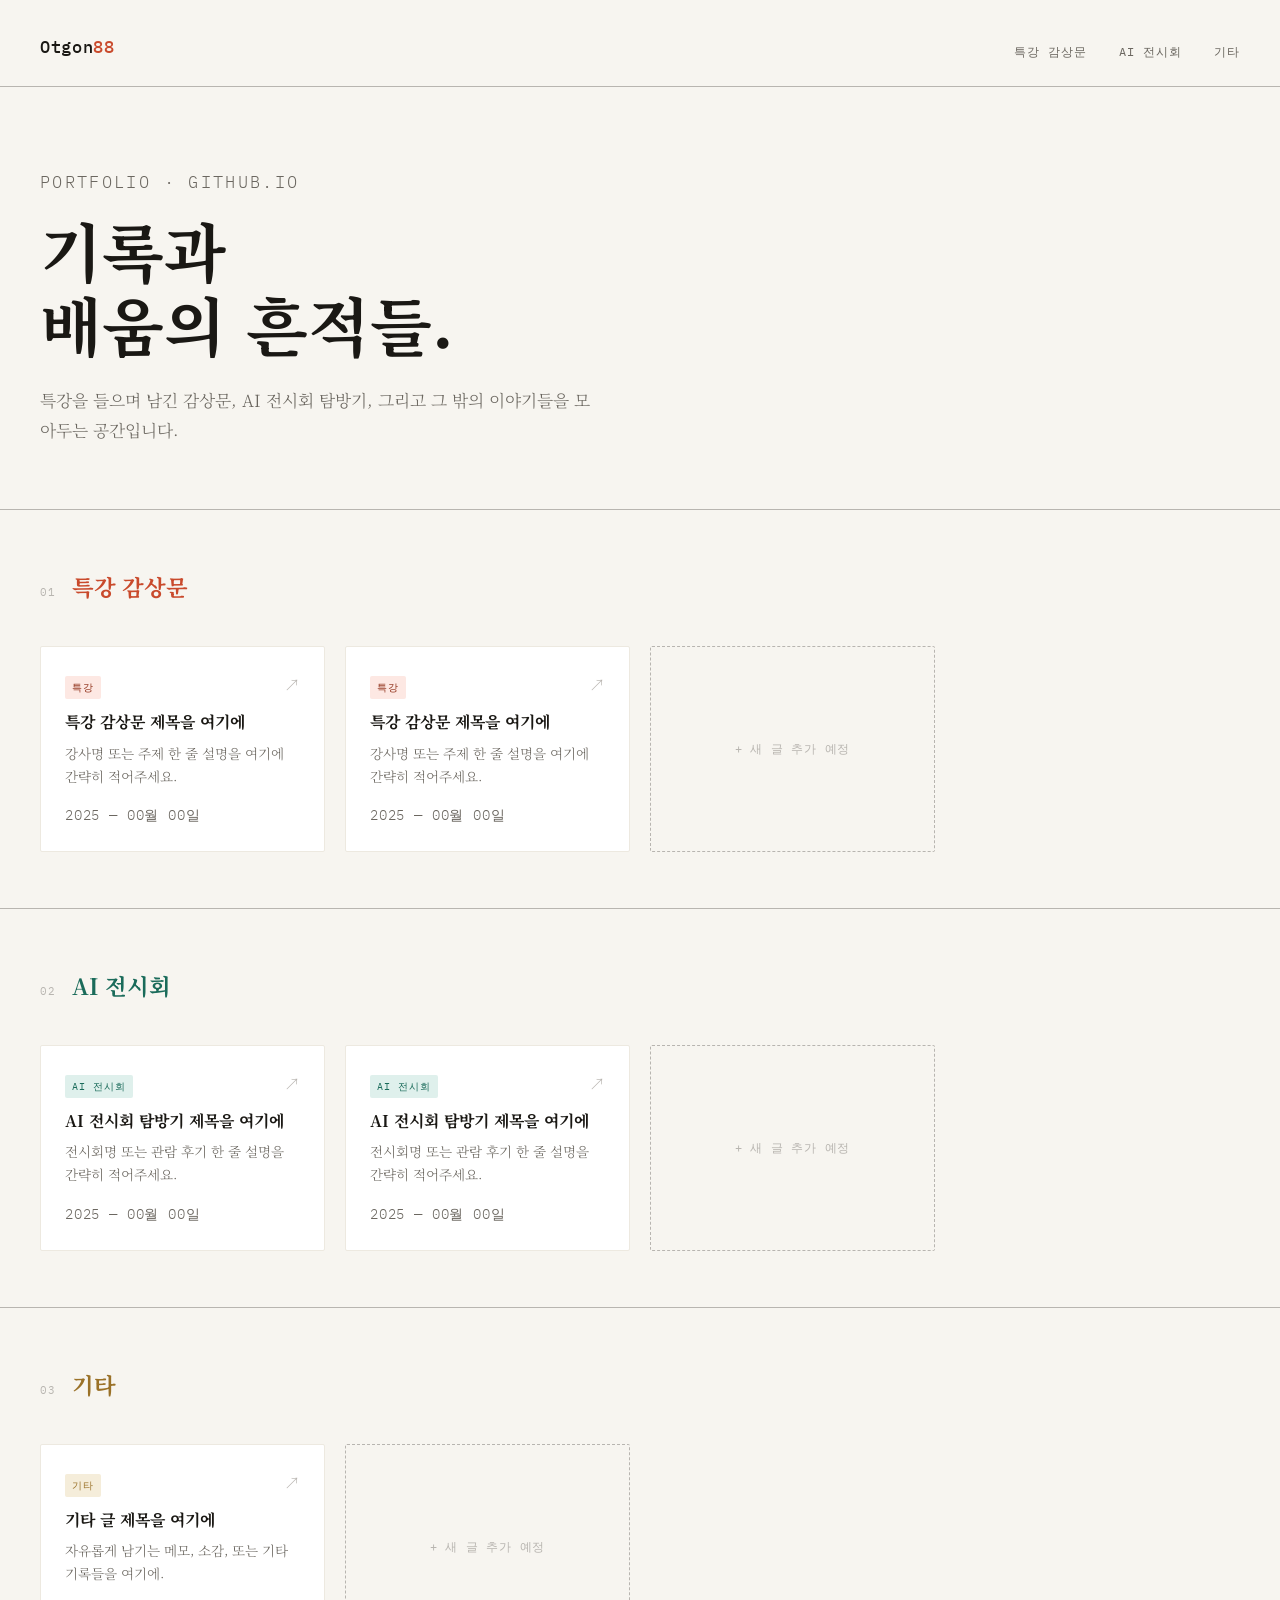
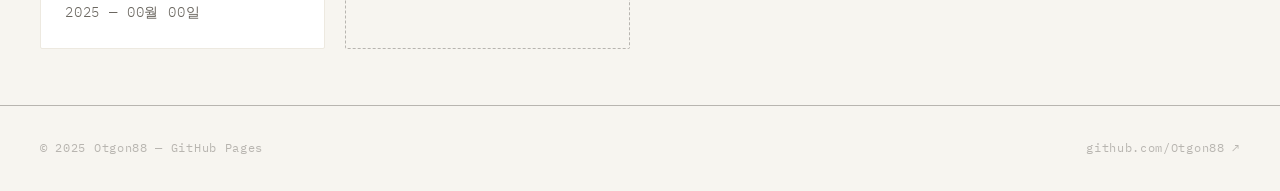
==== index.html @ 6cd1da60 "Add files via upload" ====
<!DOCTYPE html>
<html lang="ko">
<head>
  <meta charset="UTF-8" />
  <meta name="viewport" content="width=device-width, initial-scale=1.0"/>
  <title>Otgon88 | Portfolio</title>
  <link rel="preconnect" href="https://fonts.googleapis.com">
  <link href="https://fonts.googleapis.com/css2?family=Noto+Serif+KR:wght@300;400;700&family=IBM+Plex+Mono:wght@400;500&display=swap" rel="stylesheet">
  <style>
    *, *::before, *::after { box-sizing: border-box; margin: 0; padding: 0; }

    :root {
      --ink: #1a1814;
      --ink-muted: #6b6760;
      --ink-faint: #b8b5b0;
      --paper: #f7f5f0;
      --paper-warm: #ede9e0;
      --accent: #c94a2c;
      --accent-dark: #8f2f18;
      --teal: #1a6b5a;
      --gold: #9a7128;
      --serif: 'Noto Serif KR', Georgia, serif;
      --mono: 'IBM Plex Mono', monospace;
    }

    html { scroll-behavior: smooth; }

    body {
      font-family: var(--serif);
      background: var(--paper);
      color: var(--ink);
      line-height: 1.8;
    }

    /* ── HEADER ── */
    header {
      border-bottom: 1px solid var(--ink-faint);
      padding: 2rem 2.5rem 1.5rem;
      display: flex;
      justify-content: space-between;
      align-items: flex-end;
      position: sticky;
      top: 0;
      background: var(--paper);
      z-index: 100;
    }

    .logo {
      font-family: var(--mono);
      font-size: 1.05rem;
      font-weight: 500;
      letter-spacing: 0.04em;
      color: var(--ink);
      text-decoration: none;
    }

    .logo span { color: var(--accent); }

    nav { display: flex; gap: 2rem; align-items: center; }
    nav a {
      font-family: var(--mono);
      font-size: 0.78rem;
      letter-spacing: 0.08em;
      color: var(--ink-muted);
      text-decoration: none;
      transition: color 0.2s;
    }
    nav a:hover { color: var(--ink); }

    /* ── HERO ── */
    .hero {
      padding: 5rem 2.5rem 4rem;
      max-width: 900px;
    }

    .hero-eyebrow {
      font-family: var(--mono);
      font-size: 0.72rem;
      letter-spacing: 0.14em;
      color: var(--accent);
      text-transform: uppercase;
      margin-bottom: 1rem;
    }

    .hero h1 {
      font-size: clamp(2.4rem, 5vw, 4rem);
      font-weight: 700;
      line-height: 1.15;
      color: var(--ink);
      margin-bottom: 1.5rem;
    }

    .hero p {
      font-size: 1.05rem;
      color: var(--ink-muted);
      max-width: 560px;
      font-weight: 300;
    }

    /* ── SECTION ── */
    .section {
      padding: 3.5rem 2.5rem;
      border-top: 1px solid var(--ink-faint);
    }

    .section-header {
      display: flex;
      align-items: baseline;
      gap: 1rem;
      margin-bottom: 2.5rem;
    }

    .section-num {
      font-family: var(--mono);
      font-size: 0.7rem;
      color: var(--ink-faint);
      letter-spacing: 0.08em;
    }

    .section-title {
      font-size: 1.4rem;
      font-weight: 700;
      letter-spacing: -0.01em;
    }

    .section-title.accent-red { color: var(--accent); }
    .section-title.accent-teal { color: var(--teal); }
    .section-title.accent-gold { color: var(--gold); }

    /* ── CARDS GRID ── */
    .cards {
      display: grid;
      grid-template-columns: repeat(auto-fill, minmax(280px, 1fr));
      gap: 1.25rem;
    }

    .card {
      background: #fff;
      border: 1px solid var(--paper-warm);
      border-radius: 2px;
      padding: 1.5rem;
      position: relative;
      transition: border-color 0.2s, transform 0.2s;
      cursor: pointer;
      text-decoration: none;
      color: inherit;
      display: block;
    }

    .card:hover {
      border-color: var(--ink-faint);
      transform: translateY(-2px);
    }

    .card-tag {
      font-family: var(--mono);
      font-size: 0.65rem;
      letter-spacing: 0.1em;
      text-transform: uppercase;
      margin-bottom: 0.75rem;
      display: inline-block;
      padding: 2px 7px;
      border-radius: 2px;
    }

    .tag-red { background: #fde8e3; color: var(--accent-dark); }
    .tag-teal { background: #dff0ec; color: var(--teal); }
    .tag-gold { background: #f5edda; color: var(--gold); }

    .card h3 {
      font-size: 1rem;
      font-weight: 700;
      margin-bottom: 0.5rem;
      line-height: 1.4;
    }

    .card p {
      font-size: 0.85rem;
      color: var(--ink-muted);
      font-weight: 300;
      line-height: 1.7;
    }

    .card-date {
      font-family: var(--mono);
      font-size: 0.65rem;
      color: var(--ink-faint);
      margin-top: 1rem;
      letter-spacing: 0.06em;
    }

    .card-arrow {
      position: absolute;
      top: 1.5rem;
      right: 1.5rem;
      font-size: 1rem;
      color: var(--ink-faint);
      transition: color 0.2s, transform 0.2s;
    }
    .card:hover .card-arrow { color: var(--ink); transform: translate(2px, -2px); }

    /* ── ADD CARD ── */
    .card-add {
      background: transparent;
      border: 1px dashed var(--ink-faint);
      display: flex;
      align-items: center;
      justify-content: center;
      min-height: 140px;
      gap: 0.5rem;
      color: var(--ink-faint);
      font-family: var(--mono);
      font-size: 0.75rem;
      letter-spacing: 0.06em;
      cursor: default;
      border-radius: 2px;
    }

    /* ── FOOTER ── */
    footer {
      border-top: 1px solid var(--ink-faint);
      padding: 2rem 2.5rem;
      display: flex;
      justify-content: space-between;
      align-items: center;
      font-family: var(--mono);
      font-size: 0.72rem;
      color: var(--ink-faint);
      letter-spacing: 0.06em;
    }

    footer a { color: var(--ink-faint); text-decoration: none; }
    footer a:hover { color: var(--ink-muted); }

    /* ── RESPONSIVE ── */
    @media (max-width: 640px) {
      header { padding: 1.2rem 1.25rem 1rem; }
      nav { gap: 1rem; }
      .hero { padding: 3rem 1.25rem 2.5rem; }
      .section { padding: 2.5rem 1.25rem; }
      footer { flex-direction: column; gap: 0.5rem; text-align: center; }
    }
  </style>
</head>
<body>

  <!-- HEADER -->
  <header>
    <a href="#" class="logo">Otgon<span>88</span></a>
    <nav>
      <a href="#lecture">특강 감상문</a>
      <a href="#ai-expo">AI 전시회</a>
      <a href="#etc">기타</a>
    </nav>
  </header>

  <!-- HERO -->
  <div class="hero">
    <p class="hero-eyebrow">Portfolio · github.io</p>
    <h1>기록과<br>배움의 흔적들.</h1>
    <p>특강을 들으며 남긴 감상문, AI 전시회 탐방기, 그리고 그 밖의 이야기들을 모아두는 공간입니다.</p>
  </div>

  <!-- SECTION 01 · 특강 감상문 -->
  <section class="section" id="lecture">
    <div class="section-header">
      <span class="section-num">01</span>
      <h2 class="section-title accent-red">특강 감상문</h2>
    </div>
    <div class="cards">

      <a href="lecture/lecture-01.html" class="card">
        <span class="card-arrow">↗</span>
        <span class="card-tag tag-red">특강</span>
        <h3>특강 감상문 제목을 여기에</h3>
        <p>강사명 또는 주제 한 줄 설명을 여기에 간략히 적어주세요.</p>
        <p class="card-date">2025 — 00월 00일</p>
      </a>

      <a href="lecture/lecture-02.html" class="card">
        <span class="card-arrow">↗</span>
        <span class="card-tag tag-red">특강</span>
        <h3>특강 감상문 제목을 여기에</h3>
        <p>강사명 또는 주제 한 줄 설명을 여기에 간략히 적어주세요.</p>
        <p class="card-date">2025 — 00월 00일</p>
      </a>

      <div class="card card-add">+ 새 글 추가 예정</div>
    </div>
  </section>

  <!-- SECTION 02 · AI 전시회 -->
  <section class="section" id="ai-expo">
    <div class="section-header">
      <span class="section-num">02</span>
      <h2 class="section-title accent-teal">AI 전시회</h2>
    </div>
    <div class="cards">

      <a href="ai-expo/expo-01.html" class="card">
        <span class="card-arrow">↗</span>
        <span class="card-tag tag-teal">AI 전시회</span>
        <h3>AI 전시회 탐방기 제목을 여기에</h3>
        <p>전시회명 또는 관람 후기 한 줄 설명을 간략히 적어주세요.</p>
        <p class="card-date">2025 — 00월 00일</p>
      </a>

      <a href="ai-expo/expo-02.html" class="card">
        <span class="card-arrow">↗</span>
        <span class="card-tag tag-teal">AI 전시회</span>
        <h3>AI 전시회 탐방기 제목을 여기에</h3>
        <p>전시회명 또는 관람 후기 한 줄 설명을 간략히 적어주세요.</p>
        <p class="card-date">2025 — 00월 00일</p>
      </a>

      <div class="card card-add">+ 새 글 추가 예정</div>
    </div>
  </section>

  <!-- SECTION 03 · 기타 -->
  <section class="section" id="etc">
    <div class="section-header">
      <span class="section-num">03</span>
      <h2 class="section-title accent-gold">기타</h2>
    </div>
    <div class="cards">

      <a href="etc/etc-01.html" class="card">
        <span class="card-arrow">↗</span>
        <span class="card-tag tag-gold">기타</span>
        <h3>기타 글 제목을 여기에</h3>
        <p>자유롭게 남기는 메모, 소감, 또는 기타 기록들을 여기에.</p>
        <p class="card-date">2025 — 00월 00일</p>
      </a>

      <div class="card card-add">+ 새 글 추가 예정</div>
    </div>
  </section>

  <!-- FOOTER -->
  <footer>
    <span>© 2025 Otgon88 — GitHub Pages</span>
    <a href="https://github.com/Otgon88" target="_blank">github.com/Otgon88 ↗</a>
  </footer>

</body>
</html>
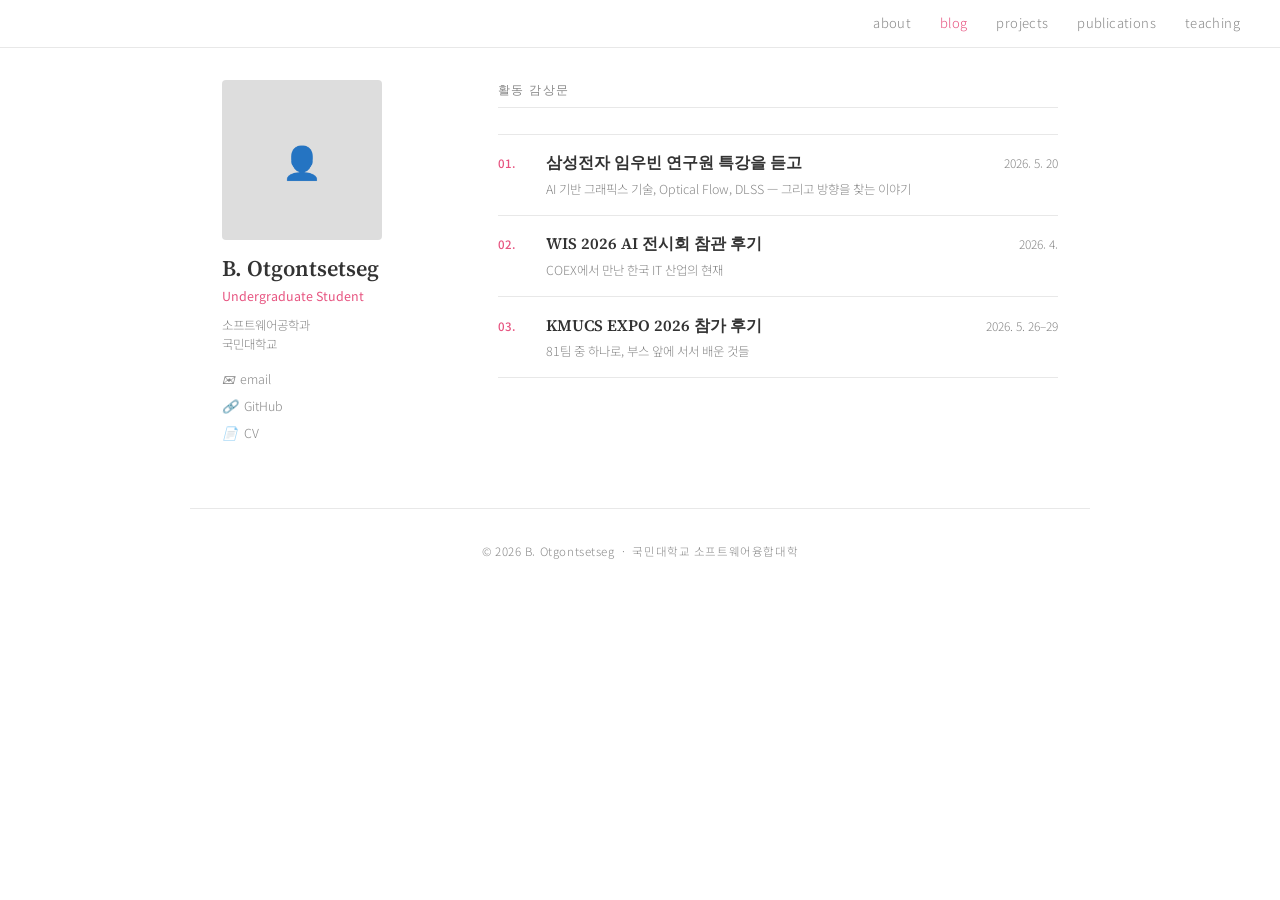
==== commit 02259a2a: "Add files via upload" ====
--- a/index.html
+++ b/index.html
@@ -1,347 +1,91 @@
 <!DOCTYPE html>
 <html lang="ko">
 <head>
-  <meta charset="UTF-8" />
-  <meta name="viewport" content="width=device-width, initial-scale=1.0"/>
-  <title>Otgon88 | Portfolio</title>
-  <link rel="preconnect" href="https://fonts.googleapis.com">
-  <link href="https://fonts.googleapis.com/css2?family=Noto+Serif+KR:wght@300;400;700&family=IBM+Plex+Mono:wght@400;500&display=swap" rel="stylesheet">
-  <style>
-    *, *::before, *::after { box-sizing: border-box; margin: 0; padding: 0; }
-
-    :root {
-      --ink: #1a1814;
-      --ink-muted: #6b6760;
-      --ink-faint: #b8b5b0;
-      --paper: #f7f5f0;
-      --paper-warm: #ede9e0;
-      --accent: #c94a2c;
-      --accent-dark: #8f2f18;
-      --teal: #1a6b5a;
-      --gold: #9a7128;
-      --serif: 'Noto Serif KR', Georgia, serif;
-      --mono: 'IBM Plex Mono', monospace;
-    }
-
-    html { scroll-behavior: smooth; }
-
-    body {
-      font-family: var(--serif);
-      background: var(--paper);
-      color: var(--ink);
-      line-height: 1.8;
-    }
-
-    /* ── HEADER ── */
-    header {
-      border-bottom: 1px solid var(--ink-faint);
-      padding: 2rem 2.5rem 1.5rem;
-      display: flex;
-      justify-content: space-between;
-      align-items: flex-end;
-      position: sticky;
-      top: 0;
-      background: var(--paper);
-      z-index: 100;
-    }
-
-    .logo {
-      font-family: var(--mono);
-      font-size: 1.05rem;
-      font-weight: 500;
-      letter-spacing: 0.04em;
-      color: var(--ink);
-      text-decoration: none;
-    }
-
-    .logo span { color: var(--accent); }
-
-    nav { display: flex; gap: 2rem; align-items: center; }
-    nav a {
-      font-family: var(--mono);
-      font-size: 0.78rem;
-      letter-spacing: 0.08em;
-      color: var(--ink-muted);
-      text-decoration: none;
-      transition: color 0.2s;
-    }
-    nav a:hover { color: var(--ink); }
-
-    /* ── HERO ── */
-    .hero {
-      padding: 5rem 2.5rem 4rem;
-      max-width: 900px;
-    }
-
-    .hero-eyebrow {
-      font-family: var(--mono);
-      font-size: 0.72rem;
-      letter-spacing: 0.14em;
-      color: var(--accent);
-      text-transform: uppercase;
-      margin-bottom: 1rem;
-    }
-
-    .hero h1 {
-      font-size: clamp(2.4rem, 5vw, 4rem);
-      font-weight: 700;
-      line-height: 1.15;
-      color: var(--ink);
-      margin-bottom: 1.5rem;
-    }
-
-    .hero p {
-      font-size: 1.05rem;
-      color: var(--ink-muted);
-      max-width: 560px;
-      font-weight: 300;
-    }
-
-    /* ── SECTION ── */
-    .section {
-      padding: 3.5rem 2.5rem;
-      border-top: 1px solid var(--ink-faint);
-    }
-
-    .section-header {
-      display: flex;
-      align-items: baseline;
-      gap: 1rem;
-      margin-bottom: 2.5rem;
-    }
-
-    .section-num {
-      font-family: var(--mono);
-      font-size: 0.7rem;
-      color: var(--ink-faint);
-      letter-spacing: 0.08em;
-    }
-
-    .section-title {
-      font-size: 1.4rem;
-      font-weight: 700;
-      letter-spacing: -0.01em;
-    }
-
-    .section-title.accent-red { color: var(--accent); }
-    .section-title.accent-teal { color: var(--teal); }
-    .section-title.accent-gold { color: var(--gold); }
-
-    /* ── CARDS GRID ── */
-    .cards {
-      display: grid;
-      grid-template-columns: repeat(auto-fill, minmax(280px, 1fr));
-      gap: 1.25rem;
-    }
-
-    .card {
-      background: #fff;
-      border: 1px solid var(--paper-warm);
-      border-radius: 2px;
-      padding: 1.5rem;
-      position: relative;
-      transition: border-color 0.2s, transform 0.2s;
-      cursor: pointer;
-      text-decoration: none;
-      color: inherit;
-      display: block;
-    }
-
-    .card:hover {
-      border-color: var(--ink-faint);
-      transform: translateY(-2px);
-    }
-
-    .card-tag {
-      font-family: var(--mono);
-      font-size: 0.65rem;
-      letter-spacing: 0.1em;
-      text-transform: uppercase;
-      margin-bottom: 0.75rem;
-      display: inline-block;
-      padding: 2px 7px;
-      border-radius: 2px;
-    }
-
-    .tag-red { background: #fde8e3; color: var(--accent-dark); }
-    .tag-teal { background: #dff0ec; color: var(--teal); }
-    .tag-gold { background: #f5edda; color: var(--gold); }
-
-    .card h3 {
-      font-size: 1rem;
-      font-weight: 700;
-      margin-bottom: 0.5rem;
-      line-height: 1.4;
-    }
-
-    .card p {
-      font-size: 0.85rem;
-      color: var(--ink-muted);
-      font-weight: 300;
-      line-height: 1.7;
-    }
-
-    .card-date {
-      font-family: var(--mono);
-      font-size: 0.65rem;
-      color: var(--ink-faint);
-      margin-top: 1rem;
-      letter-spacing: 0.06em;
-    }
-
-    .card-arrow {
-      position: absolute;
-      top: 1.5rem;
-      right: 1.5rem;
-      font-size: 1rem;
-      color: var(--ink-faint);
-      transition: color 0.2s, transform 0.2s;
-    }
-    .card:hover .card-arrow { color: var(--ink); transform: translate(2px, -2px); }
-
-    /* ── ADD CARD ── */
-    .card-add {
-      background: transparent;
-      border: 1px dashed var(--ink-faint);
-      display: flex;
-      align-items: center;
-      justify-content: center;
-      min-height: 140px;
-      gap: 0.5rem;
-      color: var(--ink-faint);
-      font-family: var(--mono);
-      font-size: 0.75rem;
-      letter-spacing: 0.06em;
-      cursor: default;
-      border-radius: 2px;
-    }
-
-    /* ── FOOTER ── */
-    footer {
-      border-top: 1px solid var(--ink-faint);
-      padding: 2rem 2.5rem;
-      display: flex;
-      justify-content: space-between;
-      align-items: center;
-      font-family: var(--mono);
-      font-size: 0.72rem;
-      color: var(--ink-faint);
-      letter-spacing: 0.06em;
-    }
-
-    footer a { color: var(--ink-faint); text-decoration: none; }
-    footer a:hover { color: var(--ink-muted); }
-
-    /* ── RESPONSIVE ── */
-    @media (max-width: 640px) {
-      header { padding: 1.2rem 1.25rem 1rem; }
-      nav { gap: 1rem; }
-      .hero { padding: 3rem 1.25rem 2.5rem; }
-      .section { padding: 2.5rem 1.25rem; }
-      footer { flex-direction: column; gap: 0.5rem; text-align: center; }
-    }
-  </style>
+<meta charset="UTF-8">
+<meta name="viewport" content="width=device-width, initial-scale=1.0">
+<title>B. Otgontsetseg</title>
+<link href="https://fonts.googleapis.com/css2?family=Noto+Sans+KR:wght@300;400;500&family=Source+Serif+4:ital,wght@0,300;0,400;0,600;1,400&display=swap" rel="stylesheet">
+<link rel="stylesheet" href="_base.css">
+<style>
+/* INDEX-ONLY styles */
+.post-list { list-style: none; }
+.post-item {
+  display: flex;
+  justify-content: space-between;
+  align-items: baseline;
+  padding: 0.9rem 0;
+  border-bottom: 1px solid var(--border);
+  gap: 1rem;
+}
+.post-item:first-child { border-top: 1px solid var(--border); }
+.post-num { font-size: 0.72rem; color: var(--pink); font-weight: 500; min-width: 2rem; }
+.post-title-wrap { flex: 1; }
+.post-title-wrap a {
+  font-family: 'Source Serif 4', serif;
+  font-size: 1rem;
+  font-weight: 600;
+  color: var(--text);
+  text-decoration: none;
+  line-height: 1.35;
+}
+.post-title-wrap a:hover { color: var(--pink); }
+.post-desc { font-size: 0.78rem; color: var(--muted); margin-top: 0.2rem; }
+.post-date { font-size: 0.74rem; color: var(--muted); white-space: nowrap; }
+</style>
 </head>
 <body>
+<nav>
+  <a href="index.html">about</a>
+  <a href="index.html" class="active">blog</a>
+  <a href="#">projects</a>
+  <a href="#">publications</a>
+  <a href="#">teaching</a>
+</nav>
 
-  <!-- HEADER -->
-  <header>
-    <a href="#" class="logo">Otgon<span>88</span></a>
-    <nav>
-      <a href="#lecture">특강 감상문</a>
-      <a href="#ai-expo">AI 전시회</a>
-      <a href="#etc">기타</a>
-    </nav>
-  </header>
+<div class="page-wrap">
+  <aside class="sidebar">
+    <div class="profile-img"><span style="color:#bbb;font-size:2rem;">👤</span></div>
+    <p class="profile-name">B. Otgontsetseg</p>
+    <p class="profile-sub">Undergraduate Student</p>
+    <p class="profile-affil">소프트웨어공학과<br>국민대학교</p>
+    <div class="sidebar-links">
+      <a href="mailto:"><i>✉</i> email</a>
+      <a href="#"><i>🔗</i> GitHub</a>
+      <a href="#"><i>📄</i> CV</a>
+    </div>
+  </aside>
 
-  <!-- HERO -->
-  <div class="hero">
-    <p class="hero-eyebrow">Portfolio · github.io</p>
-    <h1>기록과<br>배움의 흔적들.</h1>
-    <p>특강을 들으며 남긴 감상문, AI 전시회 탐방기, 그리고 그 밖의 이야기들을 모아두는 공간입니다.</p>
-  </div>
+  <main>
+    <h1 class="section-title">활동 감상문</h1>
+    <ul class="post-list">
+      <li class="post-item">
+        <span class="post-num">01.</span>
+        <div class="post-title-wrap">
+          <a href="lecture.html">삼성전자 임우빈 연구원 특강을 듣고</a>
+          <p class="post-desc">AI 기반 그래픽스 기술, Optical Flow, DLSS — 그리고 방향을 찾는 이야기</p>
+        </div>
+        <span class="post-date">2026. 5. 20</span>
+      </li>
+      <li class="post-item">
+        <span class="post-num">02.</span>
+        <div class="post-title-wrap">
+          <a href="wis.html">WIS 2026 AI 전시회 참관 후기</a>
+          <p class="post-desc">COEX에서 만난 한국 IT 산업의 현재</p>
+        </div>
+        <span class="post-date">2026. 4.</span>
+      </li>
+      <li class="post-item">
+        <span class="post-num">03.</span>
+        <div class="post-title-wrap">
+          <a href="expo.html">KMUCS EXPO 2026 참가 후기</a>
+          <p class="post-desc">81팀 중 하나로, 부스 앞에 서서 배운 것들</p>
+        </div>
+        <span class="post-date">2026. 5. 26–29</span>
+      </li>
+    </ul>
+  </main>
+</div>
 
-  <!-- SECTION 01 · 특강 감상문 -->
-  <section class="section" id="lecture">
-    <div class="section-header">
-      <span class="section-num">01</span>
-      <h2 class="section-title accent-red">특강 감상문</h2>
-    </div>
-    <div class="cards">
-
-      <a href="lecture/lecture-01.html" class="card">
-        <span class="card-arrow">↗</span>
-        <span class="card-tag tag-red">특강</span>
-        <h3>특강 감상문 제목을 여기에</h3>
-        <p>강사명 또는 주제 한 줄 설명을 여기에 간략히 적어주세요.</p>
-        <p class="card-date">2025 — 00월 00일</p>
-      </a>
-
-      <a href="lecture/lecture-02.html" class="card">
-        <span class="card-arrow">↗</span>
-        <span class="card-tag tag-red">특강</span>
-        <h3>특강 감상문 제목을 여기에</h3>
-        <p>강사명 또는 주제 한 줄 설명을 여기에 간략히 적어주세요.</p>
-        <p class="card-date">2025 — 00월 00일</p>
-      </a>
-
-      <div class="card card-add">+ 새 글 추가 예정</div>
-    </div>
-  </section>
-
-  <!-- SECTION 02 · AI 전시회 -->
-  <section class="section" id="ai-expo">
-    <div class="section-header">
-      <span class="section-num">02</span>
-      <h2 class="section-title accent-teal">AI 전시회</h2>
-    </div>
-    <div class="cards">
-
-      <a href="ai-expo/expo-01.html" class="card">
-        <span class="card-arrow">↗</span>
-        <span class="card-tag tag-teal">AI 전시회</span>
-        <h3>AI 전시회 탐방기 제목을 여기에</h3>
-        <p>전시회명 또는 관람 후기 한 줄 설명을 간략히 적어주세요.</p>
-        <p class="card-date">2025 — 00월 00일</p>
-      </a>
-
-      <a href="ai-expo/expo-02.html" class="card">
-        <span class="card-arrow">↗</span>
-        <span class="card-tag tag-teal">AI 전시회</span>
-        <h3>AI 전시회 탐방기 제목을 여기에</h3>
-        <p>전시회명 또는 관람 후기 한 줄 설명을 간략히 적어주세요.</p>
-        <p class="card-date">2025 — 00월 00일</p>
-      </a>
-
-      <div class="card card-add">+ 새 글 추가 예정</div>
-    </div>
-  </section>
-
-  <!-- SECTION 03 · 기타 -->
-  <section class="section" id="etc">
-    <div class="section-header">
-      <span class="section-num">03</span>
-      <h2 class="section-title accent-gold">기타</h2>
-    </div>
-    <div class="cards">
-
-      <a href="etc/etc-01.html" class="card">
-        <span class="card-arrow">↗</span>
-        <span class="card-tag tag-gold">기타</span>
-        <h3>기타 글 제목을 여기에</h3>
-        <p>자유롭게 남기는 메모, 소감, 또는 기타 기록들을 여기에.</p>
-        <p class="card-date">2025 — 00월 00일</p>
-      </a>
-
-      <div class="card card-add">+ 새 글 추가 예정</div>
-    </div>
-  </section>
-
-  <!-- FOOTER -->
-  <footer>
-    <span>© 2025 Otgon88 — GitHub Pages</span>
-    <a href="https://github.com/Otgon88" target="_blank">github.com/Otgon88 ↗</a>
-  </footer>
-
+<footer>© 2026 B. Otgontsetseg &nbsp;·&nbsp; 국민대학교 소프트웨어융합대학</footer>
 </body>
 </html>
--- a/_base.css
+++ b/_base.css
@@ -0,0 +1,83 @@
+* { margin: 0; padding: 0; box-sizing: border-box; }
+:root {
+  --pink: #e75480;
+  --text: #333;
+  --muted: #888;
+  --border: #e8e8e8;
+}
+body {
+  font-family: 'Noto Sans KR', sans-serif;
+  font-weight: 300;
+  font-size: 15px;
+  color: var(--text);
+  background: #fff;
+  line-height: 1.75;
+}
+nav {
+  position: fixed;
+  top: 0; left: 0; right: 0;
+  height: 48px;
+  background: #fff;
+  border-bottom: 1px solid var(--border);
+  display: flex;
+  align-items: center;
+  justify-content: flex-end;
+  padding: 0 2.5rem;
+  gap: 1.8rem;
+  z-index: 100;
+  font-size: 0.82rem;
+  letter-spacing: 0.03em;
+}
+nav a { color: var(--muted); text-decoration: none; transition: color 0.15s; }
+nav a:hover, nav a.active { color: var(--pink); }
+.page-wrap {
+  max-width: 900px;
+  margin: 0 auto;
+  padding: 80px 2rem 4rem;
+  display: grid;
+  grid-template-columns: 220px 1fr;
+  gap: 3.5rem;
+  align-items: start;
+}
+.sidebar { position: sticky; top: 68px; }
+.profile-img {
+  width: 160px; height: 160px;
+  border-radius: 4px; background: #ddd;
+  margin-bottom: 1rem; object-fit: cover;
+  display: flex; align-items: center; justify-content: center;
+  filter: grayscale(15%);
+}
+.profile-name { font-family: 'Source Serif 4', serif; font-size: 1.4rem; font-weight: 600; margin-bottom: 0.2rem; line-height: 1.2; }
+.profile-sub { font-size: 0.78rem; color: var(--pink); margin-bottom: 0.5rem; font-weight: 400; }
+.profile-affil { font-size: 0.78rem; color: var(--muted); margin-bottom: 1rem; line-height: 1.5; }
+.sidebar-links { display: flex; flex-direction: column; gap: 0.3rem; }
+.sidebar-links a { font-size: 0.78rem; color: var(--muted); text-decoration: none; display: flex; align-items: center; gap: 0.4rem; }
+.sidebar-links a:hover { color: var(--pink); }
+.section-title {
+  font-family: 'Source Serif 4', serif;
+  font-size: 0.75rem; font-weight: 400;
+  letter-spacing: 0.12em; text-transform: uppercase;
+  color: var(--muted); border-bottom: 1px solid var(--border);
+  padding-bottom: 0.4rem; margin-bottom: 1.6rem; margin-top: 0;
+}
+.entry-photo { float: right; margin: 0 0 1rem 1.5rem; width: 190px; }
+.entry-photo.full { float: none; width: 100%; max-width: 460px; margin: 0 0 1.2rem 0; }
+.entry-photo img { width: 100%; display: block; border: 1px solid var(--border); border-radius: 3px; filter: grayscale(10%); }
+.entry-photo figcaption { font-size: 0.72rem; color: var(--muted); margin-top: 0.35rem; font-style: italic; line-height: 1.4; }
+.entry-body p { font-size: 0.92rem; margin-bottom: 0.9rem; word-break: keep-all; color: #444; }
+.entry-body p:last-child { margin-bottom: 0; }
+.entry-body .highlight { color: var(--pink); font-style: italic; }
+.entry-body::after { content: ''; display: table; clear: both; }
+.back-link { display: inline-flex; align-items: center; gap: 0.3rem; font-size: 0.78rem; color: var(--muted); text-decoration: none; margin-bottom: 1.8rem; }
+.back-link:hover { color: var(--pink); }
+footer {
+  text-align: center; font-size: 0.72rem; color: var(--muted);
+  padding: 2rem 2rem 3rem; border-top: 1px solid var(--border);
+  max-width: 900px; margin: 0 auto; letter-spacing: 0.05em;
+}
+@media (max-width: 660px) {
+  .page-wrap { grid-template-columns: 1fr; gap: 2rem; }
+  .sidebar { position: static; }
+  .profile-img { width: 100px; height: 100px; }
+  .entry-photo { float: none; width: 100%; margin: 0 0 1rem 0; }
+}
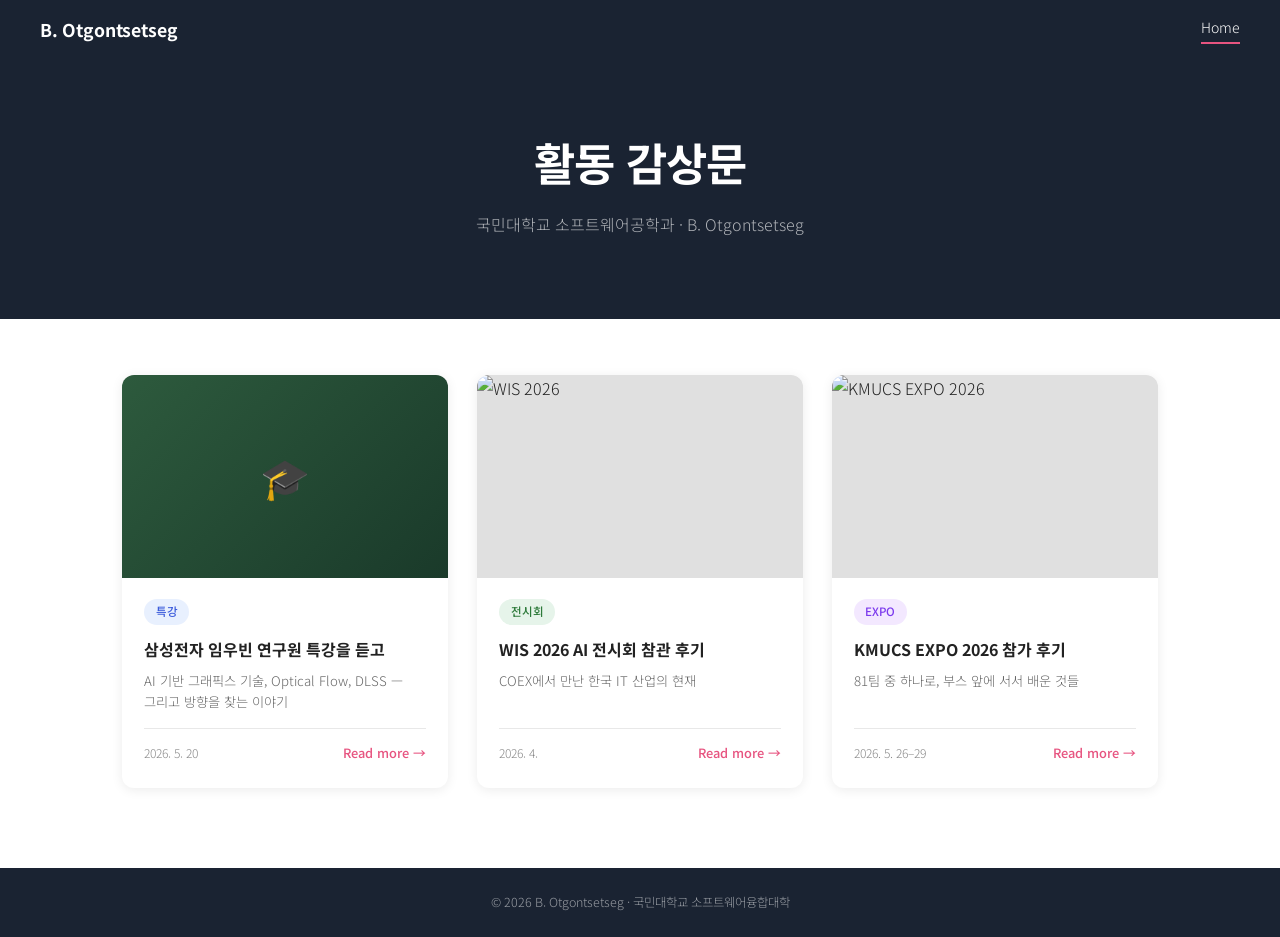
==== commit 938bcc8e: "Add files via upload" ====
--- a/index.html
+++ b/index.html
@@ -4,88 +4,247 @@
 <meta charset="UTF-8">
 <meta name="viewport" content="width=device-width, initial-scale=1.0">
 <title>B. Otgontsetseg</title>
-<link href="https://fonts.googleapis.com/css2?family=Noto+Sans+KR:wght@300;400;500&family=Source+Serif+4:ital,wght@0,300;0,400;0,600;1,400&display=swap" rel="stylesheet">
-<link rel="stylesheet" href="_base.css">
+<link href="https://fonts.googleapis.com/css2?family=Noto+Sans+KR:wght@300;400;500;700&family=Source+Serif+4:wght@600&display=swap" rel="stylesheet">
 <style>
-/* INDEX-ONLY styles */
-.post-list { list-style: none; }
-.post-item {
-  display: flex;
+* { margin: 0; padding: 0; box-sizing: border-box; }
+:root {
+  --navy: #1a2332;
+  --pink: #e75480;
+  --text: #222;
+  --muted: #888;
+  --border: #e8e8e8;
+  --bg: #f5f5f5;
+}
+body {
+  font-family: 'Noto Sans KR', sans-serif;
+  font-weight: 300;
+  background: #fff;
+  color: var(--text);
+  line-height: 1.7;
+}
+
+/* ── NAV ── */
+nav {
+  background: var(--navy);
+  display: flex;
+  align-items: center;
   justify-content: space-between;
-  align-items: baseline;
-  padding: 0.9rem 0;
-  border-bottom: 1px solid var(--border);
-  gap: 1rem;
-}
-.post-item:first-child { border-top: 1px solid var(--border); }
-.post-num { font-size: 0.72rem; color: var(--pink); font-weight: 500; min-width: 2rem; }
-.post-title-wrap { flex: 1; }
-.post-title-wrap a {
-  font-family: 'Source Serif 4', serif;
+  padding: 0 2.5rem;
+  height: 60px;
+  position: sticky;
+  top: 0;
+  z-index: 100;
+}
+.nav-logo {
+  color: #fff;
+  font-size: 1.1rem;
+  font-weight: 700;
+  text-decoration: none;
+  letter-spacing: -0.01em;
+}
+.nav-links { display: flex; gap: 2rem; }
+.nav-links a {
+  color: rgba(255,255,255,0.75);
+  text-decoration: none;
+  font-size: 0.88rem;
+  padding-bottom: 3px;
+  transition: color 0.15s;
+}
+.nav-links a.active {
+  color: #fff;
+  border-bottom: 2px solid var(--pink);
+}
+.nav-links a:hover { color: #fff; }
+
+/* ── HERO ── */
+.hero {
+  background: var(--navy);
+  color: #fff;
+  text-align: center;
+  padding: 4rem 2rem 5rem;
+}
+.hero h1 {
+  font-size: clamp(1.8rem, 4vw, 2.8rem);
+  font-weight: 700;
+  margin-bottom: 0.7rem;
+  letter-spacing: -0.02em;
+}
+.hero p {
   font-size: 1rem;
-  font-weight: 600;
+  color: rgba(255,255,255,0.65);
+  font-weight: 300;
+}
+
+/* ── CARDS SECTION ── */
+.cards-section {
+  max-width: 1100px;
+  margin: 0 auto;
+  padding: 3.5rem 2rem 5rem;
+}
+.cards-grid {
+  display: grid;
+  grid-template-columns: repeat(3, 1fr);
+  gap: 1.8rem;
+}
+
+/* ── CARD ── */
+.card {
+  background: #fff;
+  border-radius: 12px;
+  box-shadow: 0 2px 12px rgba(0,0,0,0.08);
+  overflow: hidden;
+  display: flex;
+  flex-direction: column;
+  transition: transform 0.2s, box-shadow 0.2s;
+  text-decoration: none;
+  color: inherit;
+}
+.card:hover {
+  transform: translateY(-4px);
+  box-shadow: 0 8px 24px rgba(0,0,0,0.13);
+}
+.card-thumb {
+  width: 100%;
+  aspect-ratio: 16/10;
+  object-fit: cover;
+  display: block;
+  background: #e0e0e0;
+}
+.card-thumb-placeholder {
+  width: 100%;
+  aspect-ratio: 16/10;
+  background: linear-gradient(135deg, #2d5a3d 0%, #1a3a2a 100%);
+  display: flex;
+  align-items: center;
+  justify-content: center;
+  font-size: 2.5rem;
+}
+.card-body { padding: 1.3rem 1.4rem 1.5rem; flex: 1; display: flex; flex-direction: column; }
+.card-tag {
+  display: inline-block;
+  font-size: 0.72rem;
+  font-weight: 500;
+  padding: 0.2rem 0.7rem;
+  border-radius: 20px;
+  margin-bottom: 0.8rem;
+  width: fit-content;
+}
+.tag-blue { background: #e8f0fe; color: #3b5bdb; }
+.tag-green { background: #e6f4ea; color: #2d7a3a; }
+.tag-purple { background: #f3e8ff; color: #7c3aed; }
+.card-title {
+  font-size: 1rem;
+  font-weight: 700;
+  line-height: 1.4;
+  margin-bottom: 0.6rem;
   color: var(--text);
-  text-decoration: none;
-  line-height: 1.35;
-}
-.post-title-wrap a:hover { color: var(--pink); }
-.post-desc { font-size: 0.78rem; color: var(--muted); margin-top: 0.2rem; }
-.post-date { font-size: 0.74rem; color: var(--muted); white-space: nowrap; }
+}
+.card-desc {
+  font-size: 0.83rem;
+  color: #666;
+  line-height: 1.6;
+  flex: 1;
+  margin-bottom: 1rem;
+  word-break: keep-all;
+}
+.card-footer {
+  display: flex;
+  justify-content: space-between;
+  align-items: center;
+  font-size: 0.75rem;
+  color: var(--muted);
+  border-top: 1px solid var(--border);
+  padding-top: 0.8rem;
+}
+.card-read-more {
+  color: var(--pink);
+  font-weight: 500;
+  font-size: 0.8rem;
+}
+
+/* ── FOOTER ── */
+footer {
+  background: var(--navy);
+  color: rgba(255,255,255,0.55);
+  text-align: center;
+  padding: 1.5rem;
+  font-size: 0.78rem;
+}
+
+/* ── RESPONSIVE ── */
+@media (max-width: 700px) {
+  .cards-grid { grid-template-columns: 1fr; }
+}
+@media (max-width: 900px) and (min-width: 701px) {
+  .cards-grid { grid-template-columns: repeat(2, 1fr); }
+}
 </style>
 </head>
 <body>
+
 <nav>
-  <a href="index.html">about</a>
-  <a href="index.html" class="active">blog</a>
-  <a href="#">projects</a>
-  <a href="#">publications</a>
-  <a href="#">teaching</a>
+  <a href="index.html" class="nav-logo">B. Otgontsetseg</a>
+  <div class="nav-links">
+    <a href="index.html" class="active">Home</a>
+  </div>
 </nav>
 
-<div class="page-wrap">
-  <aside class="sidebar">
-    <div class="profile-img"><span style="color:#bbb;font-size:2rem;">👤</span></div>
-    <p class="profile-name">B. Otgontsetseg</p>
-    <p class="profile-sub">Undergraduate Student</p>
-    <p class="profile-affil">소프트웨어공학과<br>국민대학교</p>
-    <div class="sidebar-links">
-      <a href="mailto:"><i>✉</i> email</a>
-      <a href="#"><i>🔗</i> GitHub</a>
-      <a href="#"><i>📄</i> CV</a>
-    </div>
-  </aside>
-
-  <main>
-    <h1 class="section-title">활동 감상문</h1>
-    <ul class="post-list">
-      <li class="post-item">
-        <span class="post-num">01.</span>
-        <div class="post-title-wrap">
-          <a href="lecture.html">삼성전자 임우빈 연구원 특강을 듣고</a>
-          <p class="post-desc">AI 기반 그래픽스 기술, Optical Flow, DLSS — 그리고 방향을 찾는 이야기</p>
+<div class="hero">
+  <h1>활동 감상문</h1>
+  <p>국민대학교 소프트웨어공학과 · B. Otgontsetseg</p>
+</div>
+
+<section class="cards-section">
+  <div class="cards-grid">
+
+    <!-- 카드 1: 특강 -->
+    <a href="lecture.html" class="card">
+      <div class="card-thumb-placeholder">🎓</div>
+      <div class="card-body">
+        <span class="card-tag tag-blue">특강</span>
+        <h2 class="card-title">삼성전자 임우빈 연구원 특강을 듣고</h2>
+        <p class="card-desc">AI 기반 그래픽스 기술, Optical Flow, DLSS — 그리고 방향을 찾는 이야기</p>
+        <div class="card-footer">
+          <span>2026. 5. 20</span>
+          <span class="card-read-more">Read more →</span>
         </div>
-        <span class="post-date">2026. 5. 20</span>
-      </li>
-      <li class="post-item">
-        <span class="post-num">02.</span>
-        <div class="post-title-wrap">
-          <a href="wis.html">WIS 2026 AI 전시회 참관 후기</a>
-          <p class="post-desc">COEX에서 만난 한국 IT 산업의 현재</p>
+      </div>
+    </a>
+
+    <!-- 카드 2: WIS -->
+    <a href="wis.html" class="card">
+      <img class="card-thumb" src="images/1780487759524_image.png" alt="WIS 2026">
+      <div class="card-body">
+        <span class="card-tag tag-green">전시회</span>
+        <h2 class="card-title">WIS 2026 AI 전시회 참관 후기</h2>
+        <p class="card-desc">COEX에서 만난 한국 IT 산업의 현재</p>
+        <div class="card-footer">
+          <span>2026. 4.</span>
+          <span class="card-read-more">Read more →</span>
         </div>
-        <span class="post-date">2026. 4.</span>
-      </li>
-      <li class="post-item">
-        <span class="post-num">03.</span>
-        <div class="post-title-wrap">
-          <a href="expo.html">KMUCS EXPO 2026 참가 후기</a>
-          <p class="post-desc">81팀 중 하나로, 부스 앞에 서서 배운 것들</p>
+      </div>
+    </a>
+
+    <!-- 카드 3: EXPO -->
+    <a href="expo.html" class="card">
+      <img class="card-thumb" src="images/1780487768070_image.png" alt="KMUCS EXPO 2026">
+      <div class="card-body">
+        <span class="card-tag tag-purple">EXPO</span>
+        <h2 class="card-title">KMUCS EXPO 2026 참가 후기</h2>
+        <p class="card-desc">81팀 중 하나로, 부스 앞에 서서 배운 것들</p>
+        <div class="card-footer">
+          <span>2026. 5. 26–29</span>
+          <span class="card-read-more">Read more →</span>
         </div>
-        <span class="post-date">2026. 5. 26–29</span>
-      </li>
-    </ul>
-  </main>
-</div>
-
-<footer>© 2026 B. Otgontsetseg &nbsp;·&nbsp; 국민대학교 소프트웨어융합대학</footer>
+      </div>
+    </a>
+
+  </div>
+</section>
+
+<footer>
+  © 2026 B. Otgontsetseg · 국민대학교 소프트웨어융합대학
+</footer>
+
 </body>
 </html>
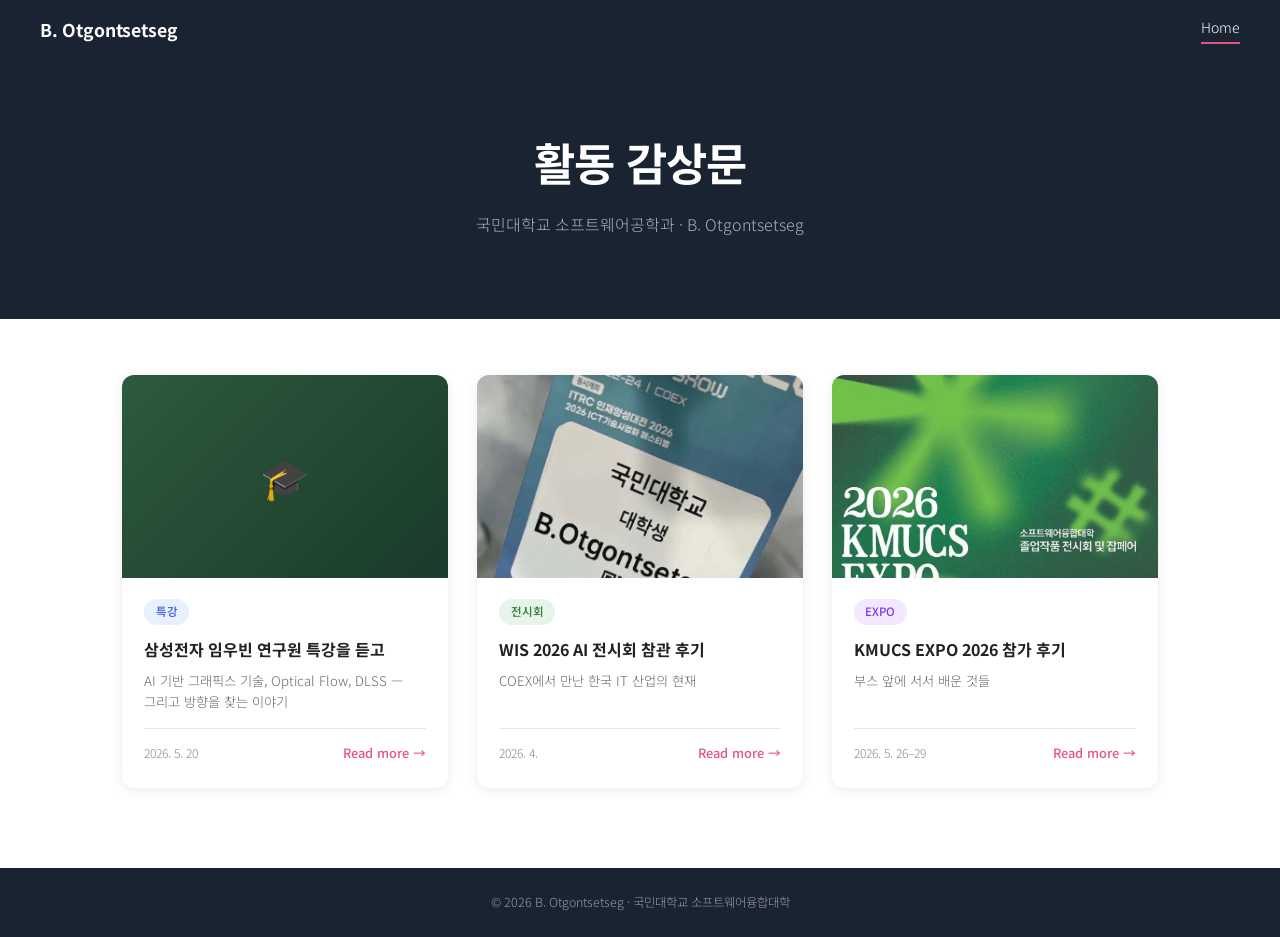
==== commit 76ae53fb: "카드 설명 수정" ====
--- a/index.html
+++ b/index.html
@@ -231,7 +231,7 @@
       <div class="card-body">
         <span class="card-tag tag-purple">EXPO</span>
         <h2 class="card-title">KMUCS EXPO 2026 참가 후기</h2>
-        <p class="card-desc">81팀 중 하나로, 부스 앞에 서서 배운 것들</p>
+        <p class="card-desc">부스 앞에 서서 배운 것들</p>
         <div class="card-footer">
           <span>2026. 5. 26–29</span>
           <span class="card-read-more">Read more →</span>
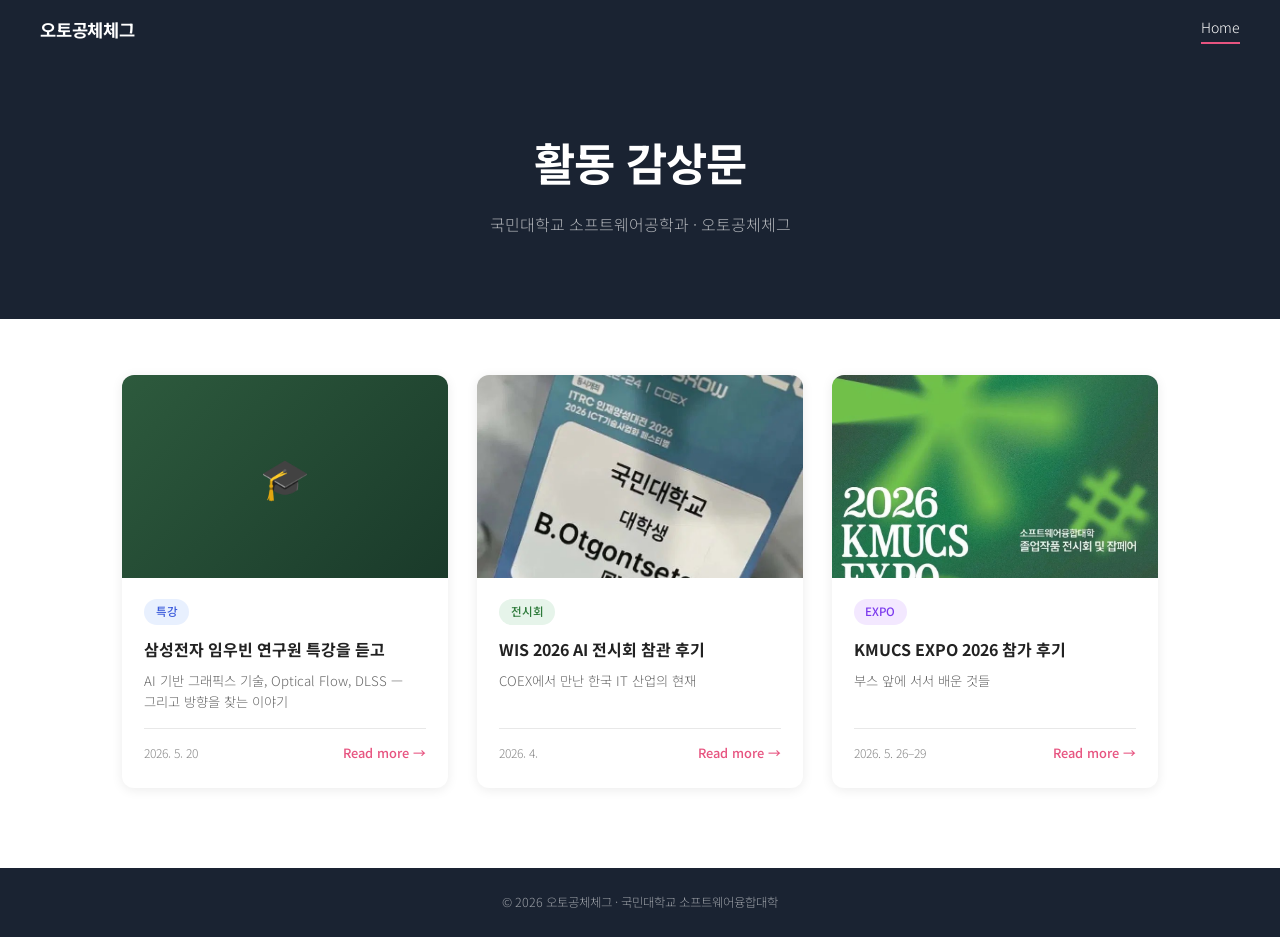
==== commit 39222099: "이름 변경: B. Otgontsetseg → 오토공체체그" ====
--- a/index.html
+++ b/index.html
@@ -3,7 +3,7 @@
 <head>
 <meta charset="UTF-8">
 <meta name="viewport" content="width=device-width, initial-scale=1.0">
-<title>B. Otgontsetseg</title>
+<title>오토공체체그</title>
 <link href="https://fonts.googleapis.com/css2?family=Noto+Sans+KR:wght@300;400;500;700&family=Source+Serif+4:wght@600&display=swap" rel="stylesheet">
 <style>
 * { margin: 0; padding: 0; box-sizing: border-box; }
@@ -183,7 +183,7 @@
 <body>
 
 <nav>
-  <a href="index.html" class="nav-logo">B. Otgontsetseg</a>
+  <a href="index.html" class="nav-logo">오토공체체그</a>
   <div class="nav-links">
     <a href="index.html" class="active">Home</a>
   </div>
@@ -191,7 +191,7 @@
 
 <div class="hero">
   <h1>활동 감상문</h1>
-  <p>국민대학교 소프트웨어공학과 · B. Otgontsetseg</p>
+  <p>국민대학교 소프트웨어공학과 · 오토공체체그</p>
 </div>
 
 <section class="cards-section">
@@ -243,7 +243,7 @@
 </section>
 
 <footer>
-  © 2026 B. Otgontsetseg · 국민대학교 소프트웨어융합대학
+  © 2026 오토공체체그 · 국민대학교 소프트웨어융합대학
 </footer>
 
 </body>
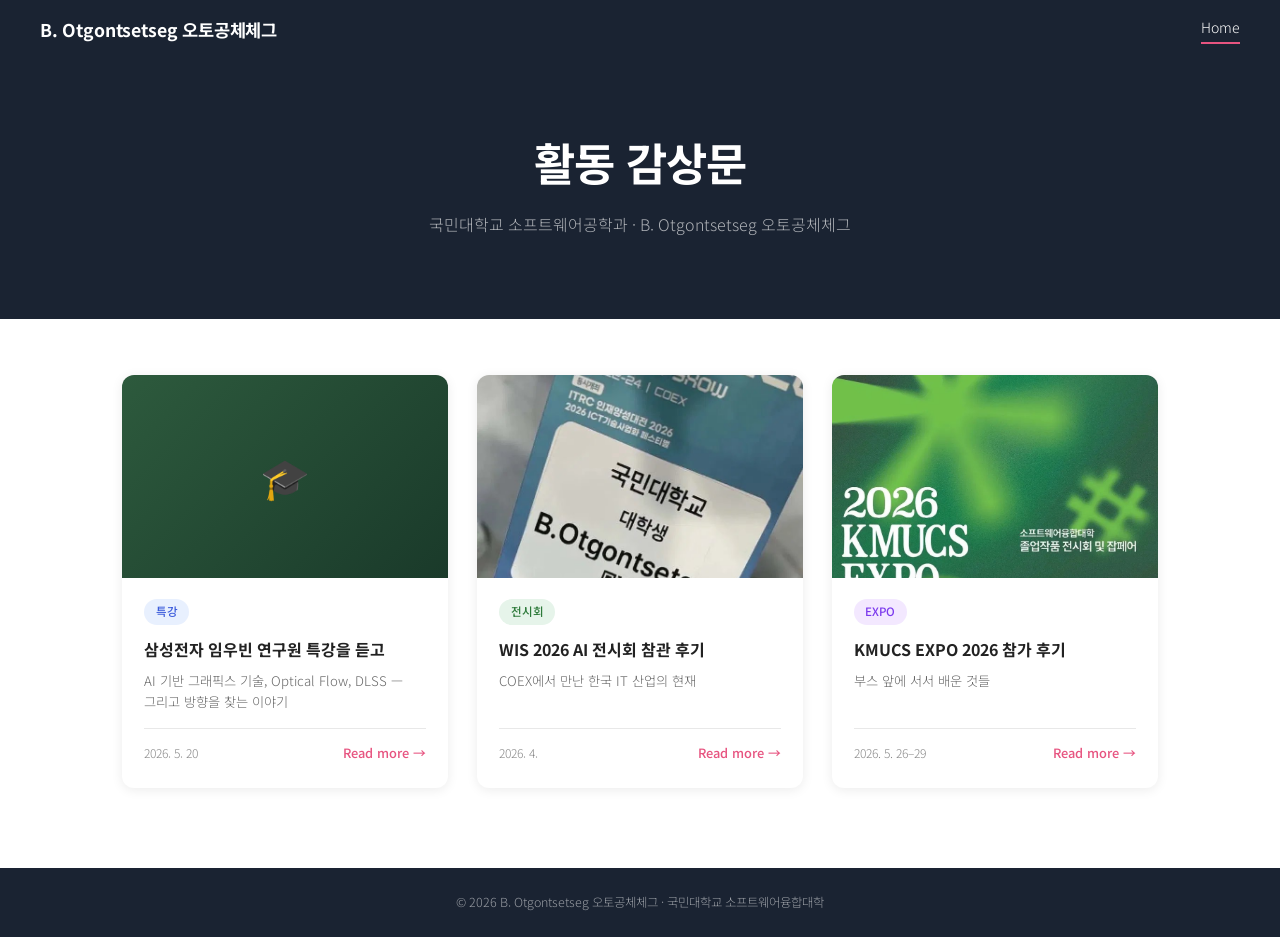
==== commit 95eb4ce1: "이름 앞에 영문명 추가" ====
--- a/index.html
+++ b/index.html
@@ -3,7 +3,7 @@
 <head>
 <meta charset="UTF-8">
 <meta name="viewport" content="width=device-width, initial-scale=1.0">
-<title>오토공체체그</title>
+<title>B. Otgontsetseg 오토공체체그</title>
 <link href="https://fonts.googleapis.com/css2?family=Noto+Sans+KR:wght@300;400;500;700&family=Source+Serif+4:wght@600&display=swap" rel="stylesheet">
 <style>
 * { margin: 0; padding: 0; box-sizing: border-box; }
@@ -183,7 +183,7 @@
 <body>
 
 <nav>
-  <a href="index.html" class="nav-logo">오토공체체그</a>
+  <a href="index.html" class="nav-logo">B. Otgontsetseg 오토공체체그</a>
   <div class="nav-links">
     <a href="index.html" class="active">Home</a>
   </div>
@@ -191,7 +191,7 @@
 
 <div class="hero">
   <h1>활동 감상문</h1>
-  <p>국민대학교 소프트웨어공학과 · 오토공체체그</p>
+  <p>국민대학교 소프트웨어공학과 · B. Otgontsetseg 오토공체체그</p>
 </div>
 
 <section class="cards-section">
@@ -243,7 +243,7 @@
 </section>
 
 <footer>
-  © 2026 오토공체체그 · 국민대학교 소프트웨어융합대학
+  © 2026 B. Otgontsetseg 오토공체체그 · 국민대학교 소프트웨어융합대학
 </footer>
 
 </body>
